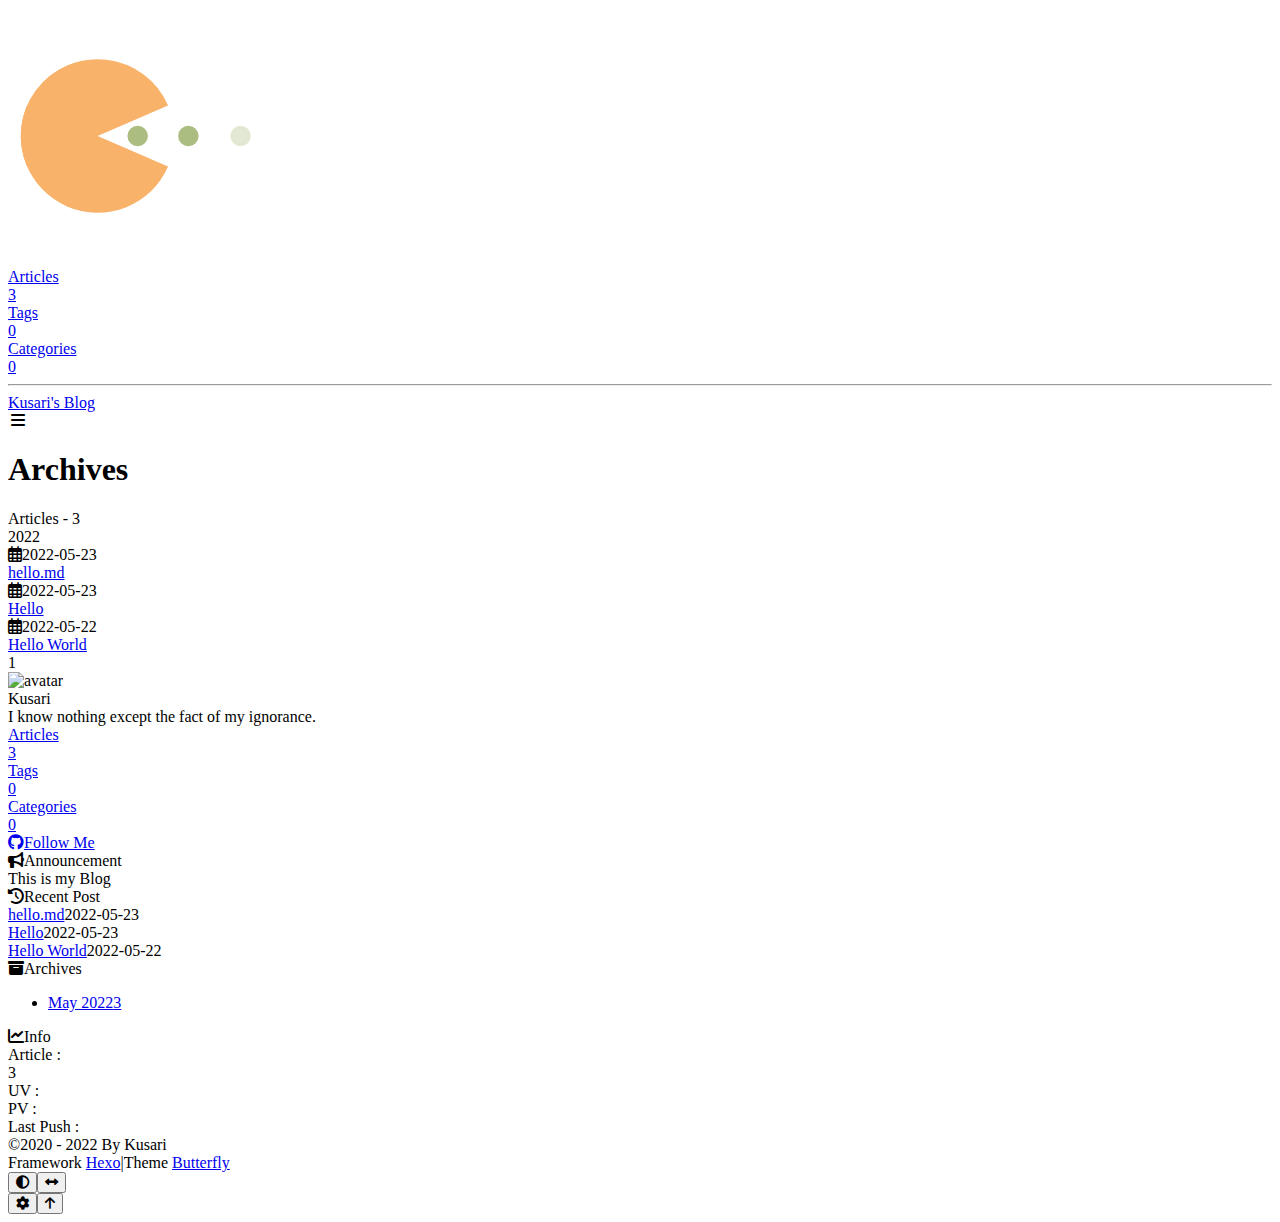
==== archives/index.html @ a53c6928 "Site updated: 2022-05-23 19:01:49" ====
<!DOCTYPE html><html lang="en" data-theme="light"><head><meta charset="UTF-8"><meta http-equiv="X-UA-Compatible" content="IE=edge"><meta name="viewport" content="width=device-width, initial-scale=1.0, maximum-scale=1.0, user-scalable=no"><title>Archives | Kusari's Blog</title><meta name="keywords" content="blog"><meta name="author" content="Kusari"><meta name="copyright" content="Kusari"><meta name="format-detection" content="telephone=no"><meta name="theme-color" content="#ffffff"><meta name="description" content="I know nothing except the fact of my ignorance.">
<meta property="og:type" content="website">
<meta property="og:title" content="Kusari&#39;s Blog">
<meta property="og:url" content="https://bangumi.tv/user/heliumdearu/archives/index.html">
<meta property="og:site_name" content="Kusari&#39;s Blog">
<meta property="og:description" content="I know nothing except the fact of my ignorance.">
<meta property="og:locale" content="en_US">
<meta property="og:image" content="https://i.loli.net/2021/02/24/5O1day2nriDzjSu.png">
<meta property="article:author" content="Kusari">
<meta property="article:tag" content="blog">
<meta name="twitter:card" content="summary">
<meta name="twitter:image" content="https://i.loli.net/2021/02/24/5O1day2nriDzjSu.png"><link rel="shortcut icon" href="/user/heliumdearu/img/favicon.png"><link rel="canonical" href="https://bangumi.tv/user/heliumdearu/archives/"><link rel="preconnect" href="//cdn.jsdelivr.net"/><link rel="preconnect" href="//busuanzi.ibruce.info"/><link rel="stylesheet" href="/user/heliumdearu/css/index.css"><link rel="stylesheet" href="https://cdn.jsdelivr.net/npm/@fortawesome/fontawesome-free@6/css/all.min.css" media="print" onload="this.media='all'"><link rel="stylesheet" href="https://cdn.jsdelivr.net/npm/@fancyapps/ui/dist/fancybox.css" media="print" onload="this.media='all'"><script>const GLOBAL_CONFIG = { 
  root: '/user/heliumdearu/',
  algolia: undefined,
  localSearch: undefined,
  translate: undefined,
  noticeOutdate: undefined,
  highlight: {"plugin":"highlighjs","highlightCopy":true,"highlightLang":true,"highlightHeightLimit":false},
  copy: {
    success: 'Copy successfully',
    error: 'Copy error',
    noSupport: 'The browser does not support'
  },
  relativeDate: {
    homepage: false,
    post: false
  },
  runtime: '',
  date_suffix: {
    just: 'Just',
    min: 'minutes ago',
    hour: 'hours ago',
    day: 'days ago',
    month: 'months ago'
  },
  copyright: undefined,
  lightbox: 'fancybox',
  Snackbar: undefined,
  source: {
    justifiedGallery: {
      js: 'https://cdn.jsdelivr.net/npm/flickr-justified-gallery@2/dist/fjGallery.min.js',
      css: 'https://cdn.jsdelivr.net/npm/flickr-justified-gallery@2/dist/fjGallery.min.css'
    }
  },
  isPhotoFigcaption: false,
  islazyload: false,
  isAnchor: false
}</script><script id="config-diff">var GLOBAL_CONFIG_SITE = {
  title: 'Archives',
  isPost: false,
  isHome: false,
  isHighlightShrink: false,
  isToc: false,
  postUpdate: '2022-05-23 19:01:47'
}</script><noscript><style type="text/css">
  #nav {
    opacity: 1
  }
  .justified-gallery img {
    opacity: 1
  }

  #recent-posts time,
  #post-meta time {
    display: inline !important
  }
</style></noscript><script>(win=>{
    win.saveToLocal = {
      set: function setWithExpiry(key, value, ttl) {
        if (ttl === 0) return
        const now = new Date()
        const expiryDay = ttl * 86400000
        const item = {
          value: value,
          expiry: now.getTime() + expiryDay,
        }
        localStorage.setItem(key, JSON.stringify(item))
      },

      get: function getWithExpiry(key) {
        const itemStr = localStorage.getItem(key)

        if (!itemStr) {
          return undefined
        }
        const item = JSON.parse(itemStr)
        const now = new Date()

        if (now.getTime() > item.expiry) {
          localStorage.removeItem(key)
          return undefined
        }
        return item.value
      }
    }
  
    win.getScript = url => new Promise((resolve, reject) => {
      const script = document.createElement('script')
      script.src = url
      script.async = true
      script.onerror = reject
      script.onload = script.onreadystatechange = function() {
        const loadState = this.readyState
        if (loadState && loadState !== 'loaded' && loadState !== 'complete') return
        script.onload = script.onreadystatechange = null
        resolve()
      }
      document.head.appendChild(script)
    })
  
      win.activateDarkMode = function () {
        document.documentElement.setAttribute('data-theme', 'dark')
        if (document.querySelector('meta[name="theme-color"]') !== null) {
          document.querySelector('meta[name="theme-color"]').setAttribute('content', '#0d0d0d')
        }
      }
      win.activateLightMode = function () {
        document.documentElement.setAttribute('data-theme', 'light')
        if (document.querySelector('meta[name="theme-color"]') !== null) {
          document.querySelector('meta[name="theme-color"]').setAttribute('content', '#ffffff')
        }
      }
      const t = saveToLocal.get('theme')
    
          if (t === 'dark') activateDarkMode()
          else if (t === 'light') activateLightMode()
        
      const asideStatus = saveToLocal.get('aside-status')
      if (asideStatus !== undefined) {
        if (asideStatus === 'hide') {
          document.documentElement.classList.add('hide-aside')
        } else {
          document.documentElement.classList.remove('hide-aside')
        }
      }
    
    const detectApple = () => {
      if(/iPad|iPhone|iPod|Macintosh/.test(navigator.userAgent)){
        document.documentElement.classList.add('apple')
      }
    }
    detectApple()
    })(window)</script><meta name="generator" content="Hexo 6.2.0"></head><body><div id="sidebar"><div id="menu-mask"></div><div id="sidebar-menus"><div class="avatar-img is-center"><img src="https://i.loli.net/2021/02/24/5O1day2nriDzjSu.png" onerror="onerror=null;src='/img/friend_404.gif'" alt="avatar"/></div><div class="sidebar-site-data site-data is-center"><a href="/user/heliumdearu/archives/"><div class="headline">Articles</div><div class="length-num">3</div></a><a href="/user/heliumdearu/tags/"><div class="headline">Tags</div><div class="length-num">0</div></a><a href="/user/heliumdearu/categories/"><div class="headline">Categories</div><div class="length-num">0</div></a></div><hr/></div></div><div class="page" id="body-wrap"><header class="not-home-page" id="page-header"><nav id="nav"><span id="blog_name"><a id="site-name" href="/user/heliumdearu/">Kusari's Blog</a></span><div id="menus"><div id="toggle-menu"><a class="site-page"><i class="fas fa-bars fa-fw"></i></a></div></div></nav><div id="page-site-info"><h1 id="site-title">Archives</h1></div></header><main class="layout" id="content-inner"><div id="archive"><div class="article-sort-title">Articles - 3</div><div class="article-sort"><div class="article-sort-item year">2022</div><div class="article-sort-item"><div class="article-sort-item-info"><div class="article-sort-item-time"><i class="far fa-calendar-alt"></i><time class="post-meta-date-created" datetime="2022-05-23T08:35:02.000Z" title="Created 2022-05-23 16:35:02">2022-05-23</time></div><a class="article-sort-item-title" href="/user/heliumdearu/2022/05/23/hello-md/" title="hello.md">hello.md</a></div></div><div class="article-sort-item"><div class="article-sort-item-info"><div class="article-sort-item-time"><i class="far fa-calendar-alt"></i><time class="post-meta-date-created" datetime="2022-05-22T17:03:05.000Z" title="Created 2022-05-23 01:03:05">2022-05-23</time></div><a class="article-sort-item-title" href="/user/heliumdearu/2022/05/23/Hello/" title="Hello">Hello</a></div></div><div class="article-sort-item"><div class="article-sort-item-info"><div class="article-sort-item-time"><i class="far fa-calendar-alt"></i><time class="post-meta-date-created" datetime="2022-05-22T07:33:28.192Z" title="Created 2022-05-22 15:33:28">2022-05-22</time></div><a class="article-sort-item-title" href="/user/heliumdearu/2022/05/22/hello-world/" title="Hello World">Hello World</a></div></div></div><nav id="pagination"><div class="pagination"><span class="page-number current">1</span></div></nav></div><div class="aside-content" id="aside-content"><div class="card-widget card-info"><div class="is-center"><div class="avatar-img"><img src="https://i.loli.net/2021/02/24/5O1day2nriDzjSu.png" onerror="this.onerror=null;this.src='/user/heliumdearu/img/friend_404.gif'" alt="avatar"/></div><div class="author-info__name">Kusari</div><div class="author-info__description">I know nothing except the fact of my ignorance.</div></div><div class="card-info-data site-data is-center"><a href="/user/heliumdearu/archives/"><div class="headline">Articles</div><div class="length-num">3</div></a><a href="/user/heliumdearu/tags/"><div class="headline">Tags</div><div class="length-num">0</div></a><a href="/user/heliumdearu/categories/"><div class="headline">Categories</div><div class="length-num">0</div></a></div><a id="card-info-btn" target="_blank" rel="noopener" href="https://github.com/xxxxxx"><i class="fab fa-github"></i><span>Follow Me</span></a></div><div class="card-widget card-announcement"><div class="item-headline"><i class="fas fa-bullhorn fa-shake"></i><span>Announcement</span></div><div class="announcement_content">This is my Blog</div></div><div class="sticky_layout"><div class="card-widget card-recent-post"><div class="item-headline"><i class="fas fa-history"></i><span>Recent Post</span></div><div class="aside-list"><div class="aside-list-item"><div class="content"><a class="title" href="/user/heliumdearu/2022/05/23/hello-md/" title="hello.md">hello.md</a><time datetime="2022-05-23T08:35:02.000Z" title="Created 2022-05-23 16:35:02">2022-05-23</time></div></div><div class="aside-list-item"><div class="content"><a class="title" href="/user/heliumdearu/2022/05/23/Hello/" title="Hello">Hello</a><time datetime="2022-05-22T17:03:05.000Z" title="Created 2022-05-23 01:03:05">2022-05-23</time></div></div><div class="aside-list-item"><div class="content"><a class="title" href="/user/heliumdearu/2022/05/22/hello-world/" title="Hello World">Hello World</a><time datetime="2022-05-22T07:33:28.192Z" title="Created 2022-05-22 15:33:28">2022-05-22</time></div></div></div></div><div class="card-widget card-archives"><div class="item-headline"><i class="fas fa-archive"></i><span>Archives</span></div><ul class="card-archive-list"><li class="card-archive-list-item"><a class="card-archive-list-link" href="/user/heliumdearu/archives/2022/05/"><span class="card-archive-list-date">May 2022</span><span class="card-archive-list-count">3</span></a></li></ul></div><div class="card-widget card-webinfo"><div class="item-headline"><i class="fas fa-chart-line"></i><span>Info</span></div><div class="webinfo"><div class="webinfo-item"><div class="item-name">Article :</div><div class="item-count">3</div></div><div class="webinfo-item"><div class="item-name">UV :</div><div class="item-count" id="busuanzi_value_site_uv"></div></div><div class="webinfo-item"><div class="item-name">PV :</div><div class="item-count" id="busuanzi_value_site_pv"></div></div><div class="webinfo-item"><div class="item-name">Last Push :</div><div class="item-count" id="last-push-date" data-lastPushDate="2022-05-23T11:01:47.331Z"></div></div></div></div></div></div></main><footer id="footer"><div id="footer-wrap"><div class="copyright">&copy;2020 - 2022 By Kusari</div><div class="framework-info"><span>Framework </span><a target="_blank" rel="noopener" href="https://hexo.io">Hexo</a><span class="footer-separator">|</span><span>Theme </span><a target="_blank" rel="noopener" href="https://github.com/jerryc127/hexo-theme-butterfly">Butterfly</a></div></div></footer></div><div id="rightside"><div id="rightside-config-hide"><button id="darkmode" type="button" title="Switch Between Light And Dark Mode"><i class="fas fa-adjust"></i></button><button id="hide-aside-btn" type="button" title="Toggle between single-column and double-column"><i class="fas fa-arrows-alt-h"></i></button></div><div id="rightside-config-show"><button id="rightside_config" type="button" title="Setting"><i class="fas fa-cog fa-spin"></i></button><button id="go-up" type="button" title="Back To Top"><i class="fas fa-arrow-up"></i></button></div></div><div><script src="/user/heliumdearu/js/utils.js"></script><script src="/user/heliumdearu/js/main.js"></script><script src="https://cdn.jsdelivr.net/npm/@fancyapps/ui/dist/fancybox.umd.js"></script><div class="js-pjax"></div><script async data-pjax src="//busuanzi.ibruce.info/busuanzi/2.3/busuanzi.pure.mini.js"></script></div></body></html>
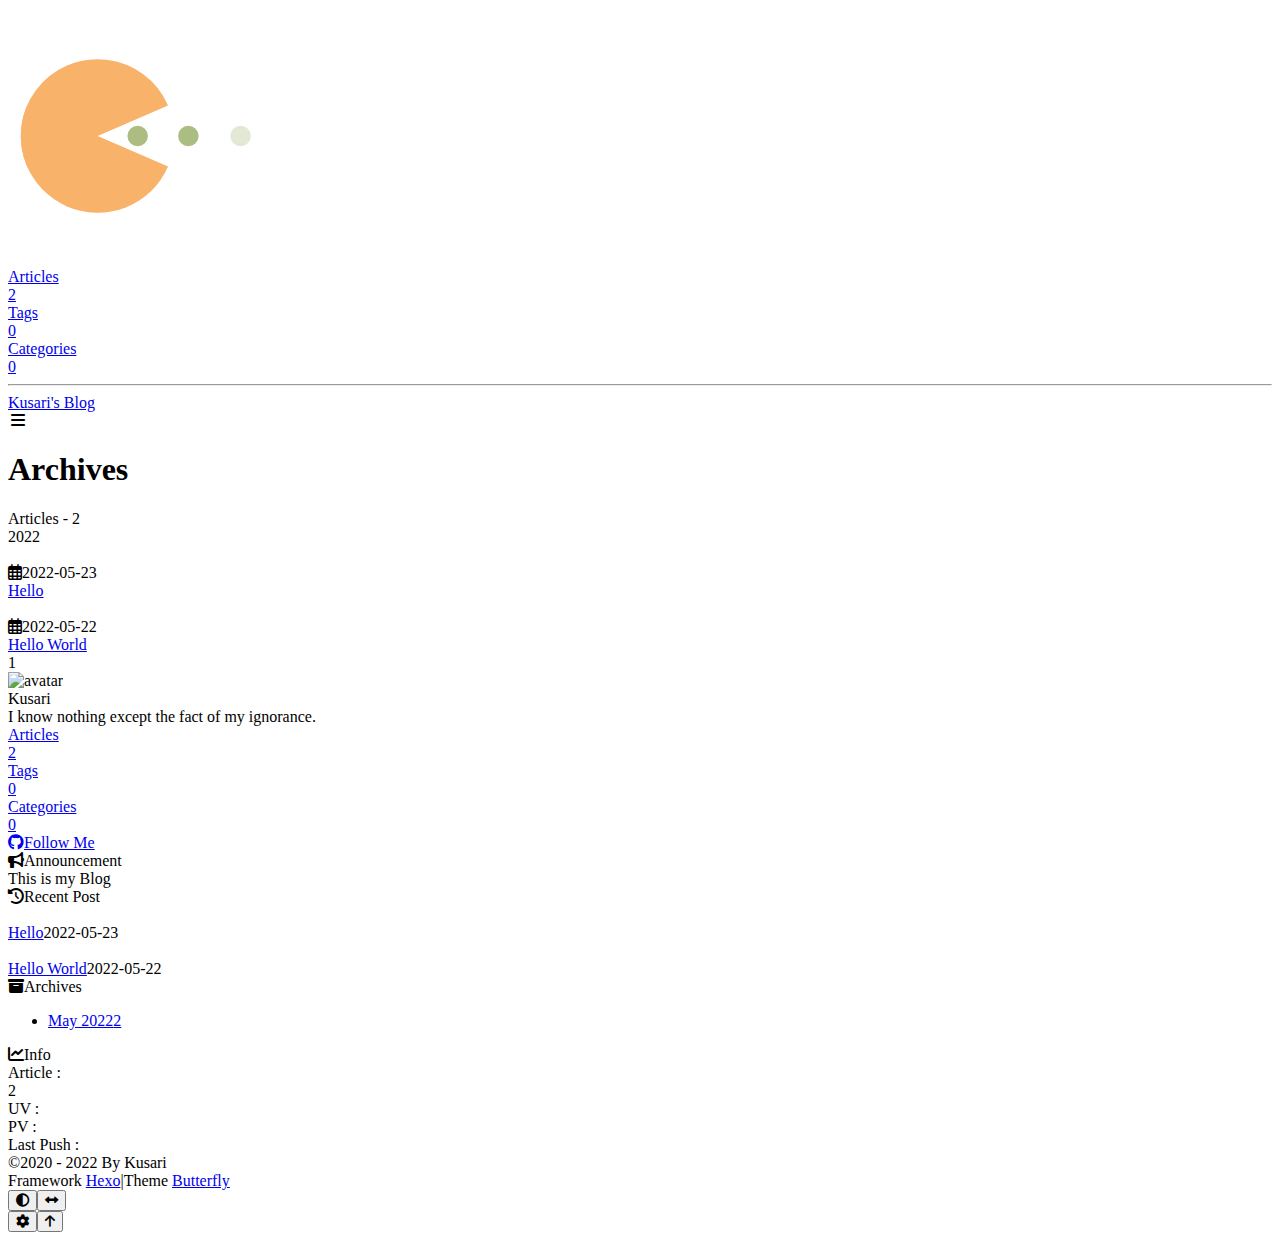
==== commit 3657e92a: "Site updated: 2022-05-24 00:05:08" ====
--- a/archives/index.html
+++ b/archives/index.html
@@ -1,7 +1,7 @@
 <!DOCTYPE html><html lang="en" data-theme="light"><head><meta charset="UTF-8"><meta http-equiv="X-UA-Compatible" content="IE=edge"><meta name="viewport" content="width=device-width, initial-scale=1.0, maximum-scale=1.0, user-scalable=no"><title>Archives | Kusari's Blog</title><meta name="keywords" content="blog"><meta name="author" content="Kusari"><meta name="copyright" content="Kusari"><meta name="format-detection" content="telephone=no"><meta name="theme-color" content="#ffffff"><meta name="description" content="I know nothing except the fact of my ignorance.">
 <meta property="og:type" content="website">
 <meta property="og:title" content="Kusari&#39;s Blog">
-<meta property="og:url" content="https://bangumi.tv/user/heliumdearu/archives/index.html">
+<meta property="og:url" content="https://github.com/Yukiyoruko/archives/index.html">
 <meta property="og:site_name" content="Kusari&#39;s Blog">
 <meta property="og:description" content="I know nothing except the fact of my ignorance.">
 <meta property="og:locale" content="en_US">
@@ -9,8 +9,8 @@
 <meta property="article:author" content="Kusari">
 <meta property="article:tag" content="blog">
 <meta name="twitter:card" content="summary">
-<meta name="twitter:image" content="https://i.loli.net/2021/02/24/5O1day2nriDzjSu.png"><link rel="shortcut icon" href="/user/heliumdearu/img/favicon.png"><link rel="canonical" href="https://bangumi.tv/user/heliumdearu/archives/"><link rel="preconnect" href="//cdn.jsdelivr.net"/><link rel="preconnect" href="//busuanzi.ibruce.info"/><link rel="stylesheet" href="/user/heliumdearu/css/index.css"><link rel="stylesheet" href="https://cdn.jsdelivr.net/npm/@fortawesome/fontawesome-free@6/css/all.min.css" media="print" onload="this.media='all'"><link rel="stylesheet" href="https://cdn.jsdelivr.net/npm/@fancyapps/ui/dist/fancybox.css" media="print" onload="this.media='all'"><script>const GLOBAL_CONFIG = { 
-  root: '/user/heliumdearu/',
+<meta name="twitter:image" content="https://i.loli.net/2021/02/24/5O1day2nriDzjSu.png"><link rel="shortcut icon" href="/Yukiyoruko/img/favicon.png"><link rel="canonical" href="https://github.com/Yukiyoruko/archives/"><link rel="preconnect" href="//cdn.jsdelivr.net"/><link rel="preconnect" href="//busuanzi.ibruce.info"/><link rel="stylesheet" href="/Yukiyoruko/css/index.css"><link rel="stylesheet" href="https://cdn.jsdelivr.net/npm/@fortawesome/fontawesome-free@6/css/all.min.css" media="print" onload="this.media='all'"><link rel="stylesheet" href="https://cdn.jsdelivr.net/npm/@fancyapps/ui/dist/fancybox.css" media="print" onload="this.media='all'"><script>const GLOBAL_CONFIG = { 
+  root: '/Yukiyoruko/',
   algolia: undefined,
   localSearch: undefined,
   translate: undefined,
@@ -51,7 +51,7 @@
   isHome: false,
   isHighlightShrink: false,
   isToc: false,
-  postUpdate: '2022-05-23 19:01:47'
+  postUpdate: '2022-05-24 00:04:56'
 }</script><noscript><style type="text/css">
   #nav {
     opacity: 1
@@ -140,4 +140,4 @@
       }
     }
     detectApple()
-    })(window)</script><meta name="generator" content="Hexo 6.2.0"></head><body><div id="sidebar"><div id="menu-mask"></div><div id="sidebar-menus"><div class="avatar-img is-center"><img src="https://i.loli.net/2021/02/24/5O1day2nriDzjSu.png" onerror="onerror=null;src='/img/friend_404.gif'" alt="avatar"/></div><div class="sidebar-site-data site-data is-center"><a href="/user/heliumdearu/archives/"><div class="headline">Articles</div><div class="length-num">3</div></a><a href="/user/heliumdearu/tags/"><div class="headline">Tags</div><div class="length-num">0</div></a><a href="/user/heliumdearu/categories/"><div class="headline">Categories</div><div class="length-num">0</div></a></div><hr/></div></div><div class="page" id="body-wrap"><header class="not-home-page" id="page-header"><nav id="nav"><span id="blog_name"><a id="site-name" href="/user/heliumdearu/">Kusari's Blog</a></span><div id="menus"><div id="toggle-menu"><a class="site-page"><i class="fas fa-bars fa-fw"></i></a></div></div></nav><div id="page-site-info"><h1 id="site-title">Archives</h1></div></header><main class="layout" id="content-inner"><div id="archive"><div class="article-sort-title">Articles - 3</div><div class="article-sort"><div class="article-sort-item year">2022</div><div class="article-sort-item"><div class="article-sort-item-info"><div class="article-sort-item-time"><i class="far fa-calendar-alt"></i><time class="post-meta-date-created" datetime="2022-05-23T08:35:02.000Z" title="Created 2022-05-23 16:35:02">2022-05-23</time></div><a class="article-sort-item-title" href="/user/heliumdearu/2022/05/23/hello-md/" title="hello.md">hello.md</a></div></div><div class="article-sort-item"><div class="article-sort-item-info"><div class="article-sort-item-time"><i class="far fa-calendar-alt"></i><time class="post-meta-date-created" datetime="2022-05-22T17:03:05.000Z" title="Created 2022-05-23 01:03:05">2022-05-23</time></div><a class="article-sort-item-title" href="/user/heliumdearu/2022/05/23/Hello/" title="Hello">Hello</a></div></div><div class="article-sort-item"><div class="article-sort-item-info"><div class="article-sort-item-time"><i class="far fa-calendar-alt"></i><time class="post-meta-date-created" datetime="2022-05-22T07:33:28.192Z" title="Created 2022-05-22 15:33:28">2022-05-22</time></div><a class="article-sort-item-title" href="/user/heliumdearu/2022/05/22/hello-world/" title="Hello World">Hello World</a></div></div></div><nav id="pagination"><div class="pagination"><span class="page-number current">1</span></div></nav></div><div class="aside-content" id="aside-content"><div class="card-widget card-info"><div class="is-center"><div class="avatar-img"><img src="https://i.loli.net/2021/02/24/5O1day2nriDzjSu.png" onerror="this.onerror=null;this.src='/user/heliumdearu/img/friend_404.gif'" alt="avatar"/></div><div class="author-info__name">Kusari</div><div class="author-info__description">I know nothing except the fact of my ignorance.</div></div><div class="card-info-data site-data is-center"><a href="/user/heliumdearu/archives/"><div class="headline">Articles</div><div class="length-num">3</div></a><a href="/user/heliumdearu/tags/"><div class="headline">Tags</div><div class="length-num">0</div></a><a href="/user/heliumdearu/categories/"><div class="headline">Categories</div><div class="length-num">0</div></a></div><a id="card-info-btn" target="_blank" rel="noopener" href="https://github.com/xxxxxx"><i class="fab fa-github"></i><span>Follow Me</span></a></div><div class="card-widget card-announcement"><div class="item-headline"><i class="fas fa-bullhorn fa-shake"></i><span>Announcement</span></div><div class="announcement_content">This is my Blog</div></div><div class="sticky_layout"><div class="card-widget card-recent-post"><div class="item-headline"><i class="fas fa-history"></i><span>Recent Post</span></div><div class="aside-list"><div class="aside-list-item"><div class="content"><a class="title" href="/user/heliumdearu/2022/05/23/hello-md/" title="hello.md">hello.md</a><time datetime="2022-05-23T08:35:02.000Z" title="Created 2022-05-23 16:35:02">2022-05-23</time></div></div><div class="aside-list-item"><div class="content"><a class="title" href="/user/heliumdearu/2022/05/23/Hello/" title="Hello">Hello</a><time datetime="2022-05-22T17:03:05.000Z" title="Created 2022-05-23 01:03:05">2022-05-23</time></div></div><div class="aside-list-item"><div class="content"><a class="title" href="/user/heliumdearu/2022/05/22/hello-world/" title="Hello World">Hello World</a><time datetime="2022-05-22T07:33:28.192Z" title="Created 2022-05-22 15:33:28">2022-05-22</time></div></div></div></div><div class="card-widget card-archives"><div class="item-headline"><i class="fas fa-archive"></i><span>Archives</span></div><ul class="card-archive-list"><li class="card-archive-list-item"><a class="card-archive-list-link" href="/user/heliumdearu/archives/2022/05/"><span class="card-archive-list-date">May 2022</span><span class="card-archive-list-count">3</span></a></li></ul></div><div class="card-widget card-webinfo"><div class="item-headline"><i class="fas fa-chart-line"></i><span>Info</span></div><div class="webinfo"><div class="webinfo-item"><div class="item-name">Article :</div><div class="item-count">3</div></div><div class="webinfo-item"><div class="item-name">UV :</div><div class="item-count" id="busuanzi_value_site_uv"></div></div><div class="webinfo-item"><div class="item-name">PV :</div><div class="item-count" id="busuanzi_value_site_pv"></div></div><div class="webinfo-item"><div class="item-name">Last Push :</div><div class="item-count" id="last-push-date" data-lastPushDate="2022-05-23T11:01:47.331Z"></div></div></div></div></div></div></main><footer id="footer"><div id="footer-wrap"><div class="copyright">&copy;2020 - 2022 By Kusari</div><div class="framework-info"><span>Framework </span><a target="_blank" rel="noopener" href="https://hexo.io">Hexo</a><span class="footer-separator">|</span><span>Theme </span><a target="_blank" rel="noopener" href="https://github.com/jerryc127/hexo-theme-butterfly">Butterfly</a></div></div></footer></div><div id="rightside"><div id="rightside-config-hide"><button id="darkmode" type="button" title="Switch Between Light And Dark Mode"><i class="fas fa-adjust"></i></button><button id="hide-aside-btn" type="button" title="Toggle between single-column and double-column"><i class="fas fa-arrows-alt-h"></i></button></div><div id="rightside-config-show"><button id="rightside_config" type="button" title="Setting"><i class="fas fa-cog fa-spin"></i></button><button id="go-up" type="button" title="Back To Top"><i class="fas fa-arrow-up"></i></button></div></div><div><script src="/user/heliumdearu/js/utils.js"></script><script src="/user/heliumdearu/js/main.js"></script><script src="https://cdn.jsdelivr.net/npm/@fancyapps/ui/dist/fancybox.umd.js"></script><div class="js-pjax"></div><script async data-pjax src="//busuanzi.ibruce.info/busuanzi/2.3/busuanzi.pure.mini.js"></script></div></body></html>+    })(window)</script><meta name="generator" content="Hexo 6.2.0"></head><body><div id="sidebar"><div id="menu-mask"></div><div id="sidebar-menus"><div class="avatar-img is-center"><img src="https://i.loli.net/2021/02/24/5O1day2nriDzjSu.png" onerror="onerror=null;src='/img/friend_404.gif'" alt="avatar"/></div><div class="sidebar-site-data site-data is-center"><a href="/Yukiyoruko/archives/"><div class="headline">Articles</div><div class="length-num">2</div></a><a href="/Yukiyoruko/tags/"><div class="headline">Tags</div><div class="length-num">0</div></a><a href="/Yukiyoruko/categories/"><div class="headline">Categories</div><div class="length-num">0</div></a></div><hr/></div></div><div class="page" id="body-wrap"><header class="not-home-page" id="page-header"><nav id="nav"><span id="blog_name"><a id="site-name" href="/Yukiyoruko/">Kusari's Blog</a></span><div id="menus"><div id="toggle-menu"><a class="site-page"><i class="fas fa-bars fa-fw"></i></a></div></div></nav><div id="page-site-info"><h1 id="site-title">Archives</h1></div></header><main class="layout" id="content-inner"><div id="archive"><div class="article-sort-title">Articles - 2</div><div class="article-sort"><div class="article-sort-item year">2022</div><div class="article-sort-item"><a class="article-sort-item-img" href="/Yukiyoruko/2022/05/23/Hello/" title="Hello"><img src="[data-uri]" alt="Hello" onerror="this.onerror=null;this.src='/Yukiyoruko/img/404.jpg'"></a><div class="article-sort-item-info"><div class="article-sort-item-time"><i class="far fa-calendar-alt"></i><time class="post-meta-date-created" datetime="2022-05-22T17:03:05.000Z" title="Created 2022-05-23 01:03:05">2022-05-23</time></div><a class="article-sort-item-title" href="/Yukiyoruko/2022/05/23/Hello/" title="Hello">Hello</a></div></div><div class="article-sort-item"><a class="article-sort-item-img" href="/Yukiyoruko/2022/05/22/hello-world/" title="Hello World"><img src="[data-uri]" alt="Hello World" onerror="this.onerror=null;this.src='/Yukiyoruko/img/404.jpg'"></a><div class="article-sort-item-info"><div class="article-sort-item-time"><i class="far fa-calendar-alt"></i><time class="post-meta-date-created" datetime="2022-05-22T07:33:28.192Z" title="Created 2022-05-22 15:33:28">2022-05-22</time></div><a class="article-sort-item-title" href="/Yukiyoruko/2022/05/22/hello-world/" title="Hello World">Hello World</a></div></div></div><nav id="pagination"><div class="pagination"><span class="page-number current">1</span></div></nav></div><div class="aside-content" id="aside-content"><div class="card-widget card-info"><div class="is-center"><div class="avatar-img"><img src="https://i.loli.net/2021/02/24/5O1day2nriDzjSu.png" onerror="this.onerror=null;this.src='/Yukiyoruko/img/friend_404.gif'" alt="avatar"/></div><div class="author-info__name">Kusari</div><div class="author-info__description">I know nothing except the fact of my ignorance.</div></div><div class="card-info-data site-data is-center"><a href="/Yukiyoruko/archives/"><div class="headline">Articles</div><div class="length-num">2</div></a><a href="/Yukiyoruko/tags/"><div class="headline">Tags</div><div class="length-num">0</div></a><a href="/Yukiyoruko/categories/"><div class="headline">Categories</div><div class="length-num">0</div></a></div><a id="card-info-btn" href="https://github.com/xxxxxx"><i class="fab fa-github"></i><span>Follow Me</span></a></div><div class="card-widget card-announcement"><div class="item-headline"><i class="fas fa-bullhorn fa-shake"></i><span>Announcement</span></div><div class="announcement_content">This is my Blog</div></div><div class="sticky_layout"><div class="card-widget card-recent-post"><div class="item-headline"><i class="fas fa-history"></i><span>Recent Post</span></div><div class="aside-list"><div class="aside-list-item"><a class="thumbnail" href="/Yukiyoruko/2022/05/23/Hello/" title="Hello"><img src="[data-uri]" onerror="this.onerror=null;this.src='/Yukiyoruko/img/404.jpg'" alt="Hello"/></a><div class="content"><a class="title" href="/Yukiyoruko/2022/05/23/Hello/" title="Hello">Hello</a><time datetime="2022-05-22T17:03:05.000Z" title="Created 2022-05-23 01:03:05">2022-05-23</time></div></div><div class="aside-list-item"><a class="thumbnail" href="/Yukiyoruko/2022/05/22/hello-world/" title="Hello World"><img src="[data-uri]" onerror="this.onerror=null;this.src='/Yukiyoruko/img/404.jpg'" alt="Hello World"/></a><div class="content"><a class="title" href="/Yukiyoruko/2022/05/22/hello-world/" title="Hello World">Hello World</a><time datetime="2022-05-22T07:33:28.192Z" title="Created 2022-05-22 15:33:28">2022-05-22</time></div></div></div></div><div class="card-widget card-archives"><div class="item-headline"><i class="fas fa-archive"></i><span>Archives</span></div><ul class="card-archive-list"><li class="card-archive-list-item"><a class="card-archive-list-link" href="/Yukiyoruko/archives/2022/05/"><span class="card-archive-list-date">May 2022</span><span class="card-archive-list-count">2</span></a></li></ul></div><div class="card-widget card-webinfo"><div class="item-headline"><i class="fas fa-chart-line"></i><span>Info</span></div><div class="webinfo"><div class="webinfo-item"><div class="item-name">Article :</div><div class="item-count">2</div></div><div class="webinfo-item"><div class="item-name">UV :</div><div class="item-count" id="busuanzi_value_site_uv"></div></div><div class="webinfo-item"><div class="item-name">PV :</div><div class="item-count" id="busuanzi_value_site_pv"></div></div><div class="webinfo-item"><div class="item-name">Last Push :</div><div class="item-count" id="last-push-date" data-lastPushDate="2022-05-23T16:04:56.400Z"></div></div></div></div></div></div></main><footer id="footer"><div id="footer-wrap"><div class="copyright">&copy;2020 - 2022 By Kusari</div><div class="framework-info"><span>Framework </span><a target="_blank" rel="noopener" href="https://hexo.io">Hexo</a><span class="footer-separator">|</span><span>Theme </span><a href="https://github.com/jerryc127/hexo-theme-butterfly">Butterfly</a></div></div></footer></div><div id="rightside"><div id="rightside-config-hide"><button id="darkmode" type="button" title="Switch Between Light And Dark Mode"><i class="fas fa-adjust"></i></button><button id="hide-aside-btn" type="button" title="Toggle between single-column and double-column"><i class="fas fa-arrows-alt-h"></i></button></div><div id="rightside-config-show"><button id="rightside_config" type="button" title="Setting"><i class="fas fa-cog fa-spin"></i></button><button id="go-up" type="button" title="Back To Top"><i class="fas fa-arrow-up"></i></button></div></div><div><script src="/Yukiyoruko/js/utils.js"></script><script src="/Yukiyoruko/js/main.js"></script><script src="https://cdn.jsdelivr.net/npm/@fancyapps/ui/dist/fancybox.umd.js"></script><div class="js-pjax"></div><script async data-pjax src="//busuanzi.ibruce.info/busuanzi/2.3/busuanzi.pure.mini.js"></script></div></body></html>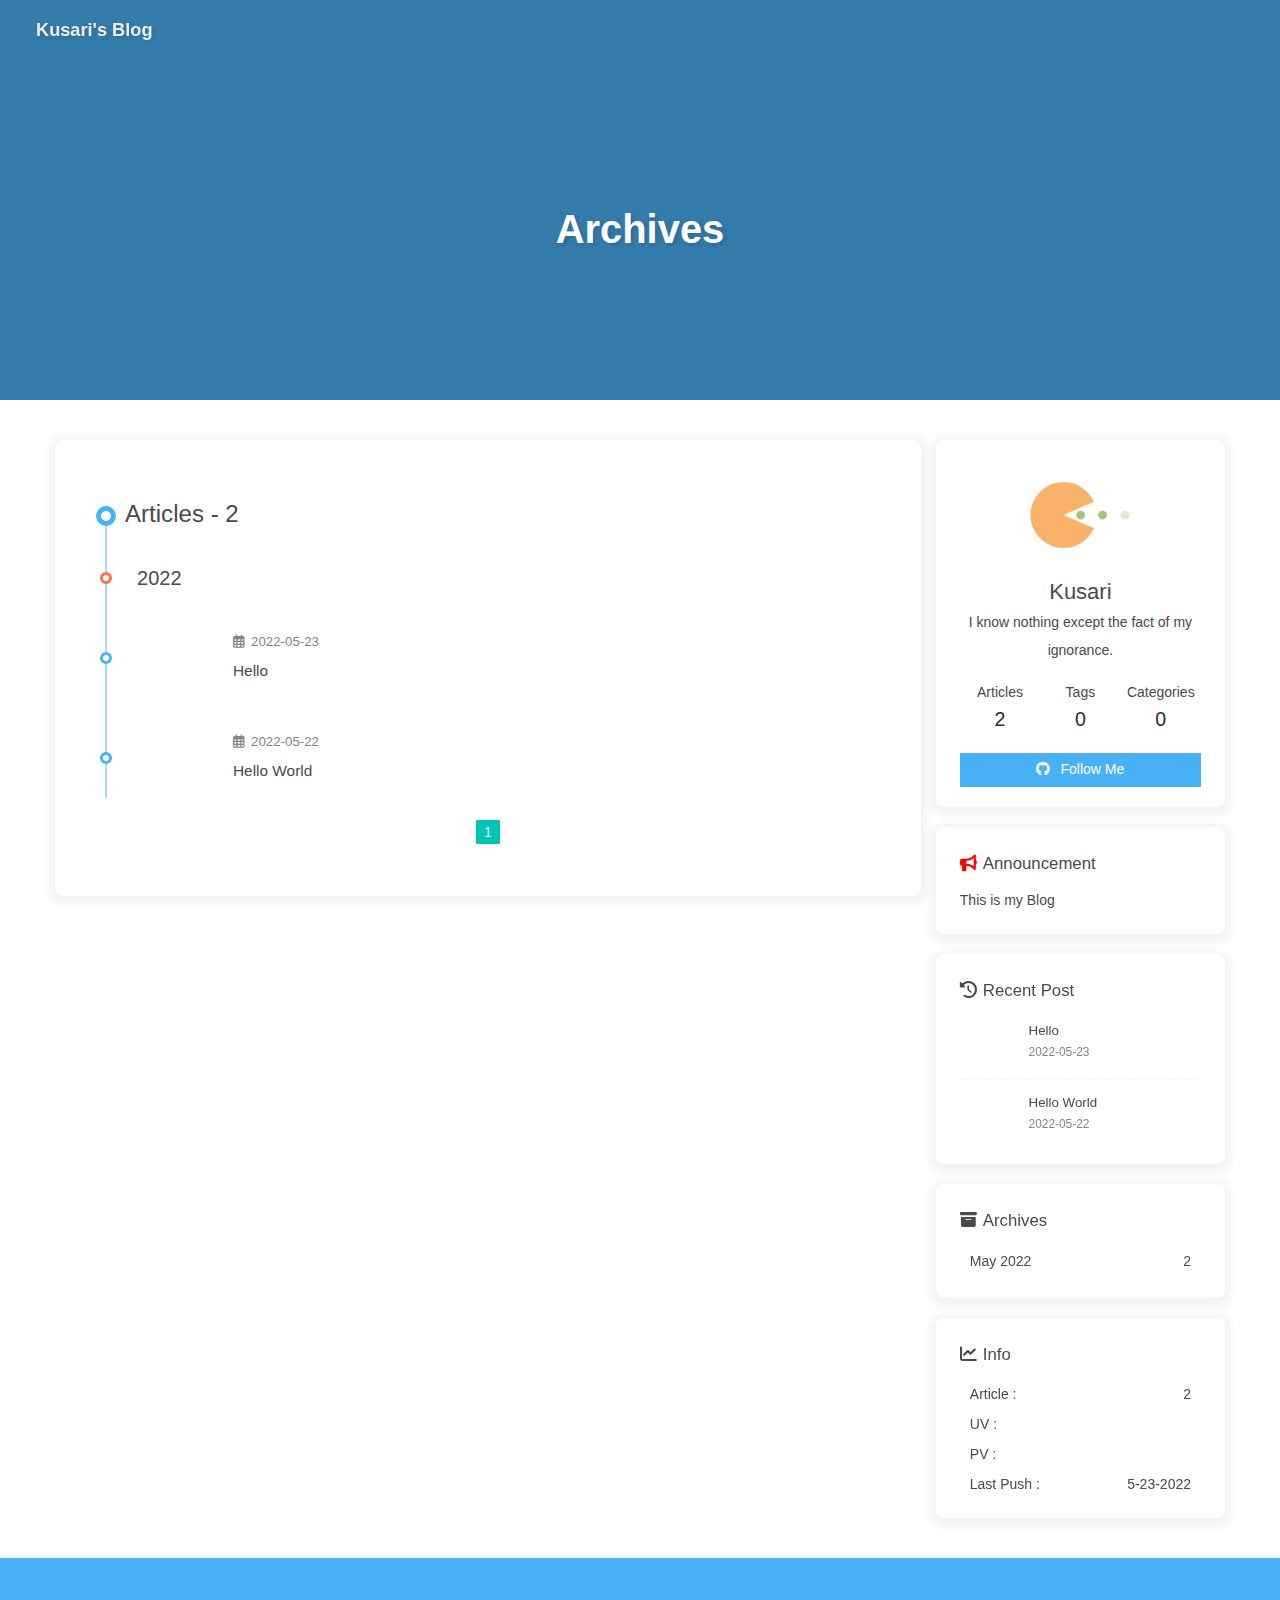
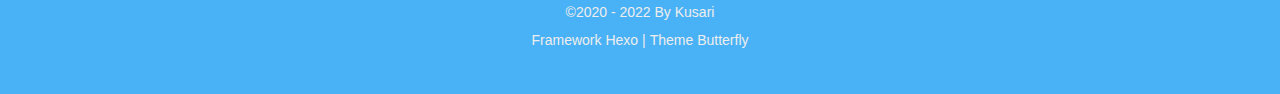
==== commit 3c44b3ba: "Site updated: 2022-05-24 00:08:32" ====
--- a/archives/index.html
+++ b/archives/index.html
@@ -1,7 +1,7 @@
 <!DOCTYPE html><html lang="en" data-theme="light"><head><meta charset="UTF-8"><meta http-equiv="X-UA-Compatible" content="IE=edge"><meta name="viewport" content="width=device-width, initial-scale=1.0, maximum-scale=1.0, user-scalable=no"><title>Archives | Kusari's Blog</title><meta name="keywords" content="blog"><meta name="author" content="Kusari"><meta name="copyright" content="Kusari"><meta name="format-detection" content="telephone=no"><meta name="theme-color" content="#ffffff"><meta name="description" content="I know nothing except the fact of my ignorance.">
 <meta property="og:type" content="website">
 <meta property="og:title" content="Kusari&#39;s Blog">
-<meta property="og:url" content="https://github.com/Yukiyoruko/archives/index.html">
+<meta property="og:url" content="https://yukiyoruko.github.io/archives/index.html">
 <meta property="og:site_name" content="Kusari&#39;s Blog">
 <meta property="og:description" content="I know nothing except the fact of my ignorance.">
 <meta property="og:locale" content="en_US">
@@ -9,8 +9,8 @@
 <meta property="article:author" content="Kusari">
 <meta property="article:tag" content="blog">
 <meta name="twitter:card" content="summary">
-<meta name="twitter:image" content="https://i.loli.net/2021/02/24/5O1day2nriDzjSu.png"><link rel="shortcut icon" href="/Yukiyoruko/img/favicon.png"><link rel="canonical" href="https://github.com/Yukiyoruko/archives/"><link rel="preconnect" href="//cdn.jsdelivr.net"/><link rel="preconnect" href="//busuanzi.ibruce.info"/><link rel="stylesheet" href="/Yukiyoruko/css/index.css"><link rel="stylesheet" href="https://cdn.jsdelivr.net/npm/@fortawesome/fontawesome-free@6/css/all.min.css" media="print" onload="this.media='all'"><link rel="stylesheet" href="https://cdn.jsdelivr.net/npm/@fancyapps/ui/dist/fancybox.css" media="print" onload="this.media='all'"><script>const GLOBAL_CONFIG = { 
-  root: '/Yukiyoruko/',
+<meta name="twitter:image" content="https://i.loli.net/2021/02/24/5O1day2nriDzjSu.png"><link rel="shortcut icon" href="/img/favicon.png"><link rel="canonical" href="https://yukiyoruko.github.io/archives/"><link rel="preconnect" href="//cdn.jsdelivr.net"/><link rel="preconnect" href="//busuanzi.ibruce.info"/><link rel="stylesheet" href="/css/index.css"><link rel="stylesheet" href="https://cdn.jsdelivr.net/npm/@fortawesome/fontawesome-free@6/css/all.min.css" media="print" onload="this.media='all'"><link rel="stylesheet" href="https://cdn.jsdelivr.net/npm/@fancyapps/ui/dist/fancybox.css" media="print" onload="this.media='all'"><script>const GLOBAL_CONFIG = { 
+  root: '/',
   algolia: undefined,
   localSearch: undefined,
   translate: undefined,
@@ -51,7 +51,7 @@
   isHome: false,
   isHighlightShrink: false,
   isToc: false,
-  postUpdate: '2022-05-24 00:04:56'
+  postUpdate: '2022-05-24 00:08:29'
 }</script><noscript><style type="text/css">
   #nav {
     opacity: 1
@@ -140,4 +140,4 @@
       }
     }
     detectApple()
-    })(window)</script><meta name="generator" content="Hexo 6.2.0"></head><body><div id="sidebar"><div id="menu-mask"></div><div id="sidebar-menus"><div class="avatar-img is-center"><img src="https://i.loli.net/2021/02/24/5O1day2nriDzjSu.png" onerror="onerror=null;src='/img/friend_404.gif'" alt="avatar"/></div><div class="sidebar-site-data site-data is-center"><a href="/Yukiyoruko/archives/"><div class="headline">Articles</div><div class="length-num">2</div></a><a href="/Yukiyoruko/tags/"><div class="headline">Tags</div><div class="length-num">0</div></a><a href="/Yukiyoruko/categories/"><div class="headline">Categories</div><div class="length-num">0</div></a></div><hr/></div></div><div class="page" id="body-wrap"><header class="not-home-page" id="page-header"><nav id="nav"><span id="blog_name"><a id="site-name" href="/Yukiyoruko/">Kusari's Blog</a></span><div id="menus"><div id="toggle-menu"><a class="site-page"><i class="fas fa-bars fa-fw"></i></a></div></div></nav><div id="page-site-info"><h1 id="site-title">Archives</h1></div></header><main class="layout" id="content-inner"><div id="archive"><div class="article-sort-title">Articles - 2</div><div class="article-sort"><div class="article-sort-item year">2022</div><div class="article-sort-item"><a class="article-sort-item-img" href="/Yukiyoruko/2022/05/23/Hello/" title="Hello"><img src="[data-uri]" alt="Hello" onerror="this.onerror=null;this.src='/Yukiyoruko/img/404.jpg'"></a><div class="article-sort-item-info"><div class="article-sort-item-time"><i class="far fa-calendar-alt"></i><time class="post-meta-date-created" datetime="2022-05-22T17:03:05.000Z" title="Created 2022-05-23 01:03:05">2022-05-23</time></div><a class="article-sort-item-title" href="/Yukiyoruko/2022/05/23/Hello/" title="Hello">Hello</a></div></div><div class="article-sort-item"><a class="article-sort-item-img" href="/Yukiyoruko/2022/05/22/hello-world/" title="Hello World"><img src="[data-uri]" alt="Hello World" onerror="this.onerror=null;this.src='/Yukiyoruko/img/404.jpg'"></a><div class="article-sort-item-info"><div class="article-sort-item-time"><i class="far fa-calendar-alt"></i><time class="post-meta-date-created" datetime="2022-05-22T07:33:28.192Z" title="Created 2022-05-22 15:33:28">2022-05-22</time></div><a class="article-sort-item-title" href="/Yukiyoruko/2022/05/22/hello-world/" title="Hello World">Hello World</a></div></div></div><nav id="pagination"><div class="pagination"><span class="page-number current">1</span></div></nav></div><div class="aside-content" id="aside-content"><div class="card-widget card-info"><div class="is-center"><div class="avatar-img"><img src="https://i.loli.net/2021/02/24/5O1day2nriDzjSu.png" onerror="this.onerror=null;this.src='/Yukiyoruko/img/friend_404.gif'" alt="avatar"/></div><div class="author-info__name">Kusari</div><div class="author-info__description">I know nothing except the fact of my ignorance.</div></div><div class="card-info-data site-data is-center"><a href="/Yukiyoruko/archives/"><div class="headline">Articles</div><div class="length-num">2</div></a><a href="/Yukiyoruko/tags/"><div class="headline">Tags</div><div class="length-num">0</div></a><a href="/Yukiyoruko/categories/"><div class="headline">Categories</div><div class="length-num">0</div></a></div><a id="card-info-btn" href="https://github.com/xxxxxx"><i class="fab fa-github"></i><span>Follow Me</span></a></div><div class="card-widget card-announcement"><div class="item-headline"><i class="fas fa-bullhorn fa-shake"></i><span>Announcement</span></div><div class="announcement_content">This is my Blog</div></div><div class="sticky_layout"><div class="card-widget card-recent-post"><div class="item-headline"><i class="fas fa-history"></i><span>Recent Post</span></div><div class="aside-list"><div class="aside-list-item"><a class="thumbnail" href="/Yukiyoruko/2022/05/23/Hello/" title="Hello"><img src="[data-uri]" onerror="this.onerror=null;this.src='/Yukiyoruko/img/404.jpg'" alt="Hello"/></a><div class="content"><a class="title" href="/Yukiyoruko/2022/05/23/Hello/" title="Hello">Hello</a><time datetime="2022-05-22T17:03:05.000Z" title="Created 2022-05-23 01:03:05">2022-05-23</time></div></div><div class="aside-list-item"><a class="thumbnail" href="/Yukiyoruko/2022/05/22/hello-world/" title="Hello World"><img src="[data-uri]" onerror="this.onerror=null;this.src='/Yukiyoruko/img/404.jpg'" alt="Hello World"/></a><div class="content"><a class="title" href="/Yukiyoruko/2022/05/22/hello-world/" title="Hello World">Hello World</a><time datetime="2022-05-22T07:33:28.192Z" title="Created 2022-05-22 15:33:28">2022-05-22</time></div></div></div></div><div class="card-widget card-archives"><div class="item-headline"><i class="fas fa-archive"></i><span>Archives</span></div><ul class="card-archive-list"><li class="card-archive-list-item"><a class="card-archive-list-link" href="/Yukiyoruko/archives/2022/05/"><span class="card-archive-list-date">May 2022</span><span class="card-archive-list-count">2</span></a></li></ul></div><div class="card-widget card-webinfo"><div class="item-headline"><i class="fas fa-chart-line"></i><span>Info</span></div><div class="webinfo"><div class="webinfo-item"><div class="item-name">Article :</div><div class="item-count">2</div></div><div class="webinfo-item"><div class="item-name">UV :</div><div class="item-count" id="busuanzi_value_site_uv"></div></div><div class="webinfo-item"><div class="item-name">PV :</div><div class="item-count" id="busuanzi_value_site_pv"></div></div><div class="webinfo-item"><div class="item-name">Last Push :</div><div class="item-count" id="last-push-date" data-lastPushDate="2022-05-23T16:04:56.400Z"></div></div></div></div></div></div></main><footer id="footer"><div id="footer-wrap"><div class="copyright">&copy;2020 - 2022 By Kusari</div><div class="framework-info"><span>Framework </span><a target="_blank" rel="noopener" href="https://hexo.io">Hexo</a><span class="footer-separator">|</span><span>Theme </span><a href="https://github.com/jerryc127/hexo-theme-butterfly">Butterfly</a></div></div></footer></div><div id="rightside"><div id="rightside-config-hide"><button id="darkmode" type="button" title="Switch Between Light And Dark Mode"><i class="fas fa-adjust"></i></button><button id="hide-aside-btn" type="button" title="Toggle between single-column and double-column"><i class="fas fa-arrows-alt-h"></i></button></div><div id="rightside-config-show"><button id="rightside_config" type="button" title="Setting"><i class="fas fa-cog fa-spin"></i></button><button id="go-up" type="button" title="Back To Top"><i class="fas fa-arrow-up"></i></button></div></div><div><script src="/Yukiyoruko/js/utils.js"></script><script src="/Yukiyoruko/js/main.js"></script><script src="https://cdn.jsdelivr.net/npm/@fancyapps/ui/dist/fancybox.umd.js"></script><div class="js-pjax"></div><script async data-pjax src="//busuanzi.ibruce.info/busuanzi/2.3/busuanzi.pure.mini.js"></script></div></body></html>+    })(window)</script><meta name="generator" content="Hexo 6.2.0"></head><body><div id="sidebar"><div id="menu-mask"></div><div id="sidebar-menus"><div class="avatar-img is-center"><img src="https://i.loli.net/2021/02/24/5O1day2nriDzjSu.png" onerror="onerror=null;src='/img/friend_404.gif'" alt="avatar"/></div><div class="sidebar-site-data site-data is-center"><a href="/archives/"><div class="headline">Articles</div><div class="length-num">2</div></a><a href="/tags/"><div class="headline">Tags</div><div class="length-num">0</div></a><a href="/categories/"><div class="headline">Categories</div><div class="length-num">0</div></a></div><hr/></div></div><div class="page" id="body-wrap"><header class="not-home-page" id="page-header"><nav id="nav"><span id="blog_name"><a id="site-name" href="/">Kusari's Blog</a></span><div id="menus"><div id="toggle-menu"><a class="site-page"><i class="fas fa-bars fa-fw"></i></a></div></div></nav><div id="page-site-info"><h1 id="site-title">Archives</h1></div></header><main class="layout" id="content-inner"><div id="archive"><div class="article-sort-title">Articles - 2</div><div class="article-sort"><div class="article-sort-item year">2022</div><div class="article-sort-item"><a class="article-sort-item-img" href="/2022/05/23/Hello/" title="Hello"><img src="[data-uri]" alt="Hello" onerror="this.onerror=null;this.src='/img/404.jpg'"></a><div class="article-sort-item-info"><div class="article-sort-item-time"><i class="far fa-calendar-alt"></i><time class="post-meta-date-created" datetime="2022-05-22T17:03:05.000Z" title="Created 2022-05-23 01:03:05">2022-05-23</time></div><a class="article-sort-item-title" href="/2022/05/23/Hello/" title="Hello">Hello</a></div></div><div class="article-sort-item"><a class="article-sort-item-img" href="/2022/05/22/hello-world/" title="Hello World"><img src="[data-uri]" alt="Hello World" onerror="this.onerror=null;this.src='/img/404.jpg'"></a><div class="article-sort-item-info"><div class="article-sort-item-time"><i class="far fa-calendar-alt"></i><time class="post-meta-date-created" datetime="2022-05-22T07:33:28.192Z" title="Created 2022-05-22 15:33:28">2022-05-22</time></div><a class="article-sort-item-title" href="/2022/05/22/hello-world/" title="Hello World">Hello World</a></div></div></div><nav id="pagination"><div class="pagination"><span class="page-number current">1</span></div></nav></div><div class="aside-content" id="aside-content"><div class="card-widget card-info"><div class="is-center"><div class="avatar-img"><img src="https://i.loli.net/2021/02/24/5O1day2nriDzjSu.png" onerror="this.onerror=null;this.src='/img/friend_404.gif'" alt="avatar"/></div><div class="author-info__name">Kusari</div><div class="author-info__description">I know nothing except the fact of my ignorance.</div></div><div class="card-info-data site-data is-center"><a href="/archives/"><div class="headline">Articles</div><div class="length-num">2</div></a><a href="/tags/"><div class="headline">Tags</div><div class="length-num">0</div></a><a href="/categories/"><div class="headline">Categories</div><div class="length-num">0</div></a></div><a id="card-info-btn" target="_blank" rel="noopener" href="https://github.com/xxxxxx"><i class="fab fa-github"></i><span>Follow Me</span></a></div><div class="card-widget card-announcement"><div class="item-headline"><i class="fas fa-bullhorn fa-shake"></i><span>Announcement</span></div><div class="announcement_content">This is my Blog</div></div><div class="sticky_layout"><div class="card-widget card-recent-post"><div class="item-headline"><i class="fas fa-history"></i><span>Recent Post</span></div><div class="aside-list"><div class="aside-list-item"><a class="thumbnail" href="/2022/05/23/Hello/" title="Hello"><img src="[data-uri]" onerror="this.onerror=null;this.src='/img/404.jpg'" alt="Hello"/></a><div class="content"><a class="title" href="/2022/05/23/Hello/" title="Hello">Hello</a><time datetime="2022-05-22T17:03:05.000Z" title="Created 2022-05-23 01:03:05">2022-05-23</time></div></div><div class="aside-list-item"><a class="thumbnail" href="/2022/05/22/hello-world/" title="Hello World"><img src="[data-uri]" onerror="this.onerror=null;this.src='/img/404.jpg'" alt="Hello World"/></a><div class="content"><a class="title" href="/2022/05/22/hello-world/" title="Hello World">Hello World</a><time datetime="2022-05-22T07:33:28.192Z" title="Created 2022-05-22 15:33:28">2022-05-22</time></div></div></div></div><div class="card-widget card-archives"><div class="item-headline"><i class="fas fa-archive"></i><span>Archives</span></div><ul class="card-archive-list"><li class="card-archive-list-item"><a class="card-archive-list-link" href="/archives/2022/05/"><span class="card-archive-list-date">May 2022</span><span class="card-archive-list-count">2</span></a></li></ul></div><div class="card-widget card-webinfo"><div class="item-headline"><i class="fas fa-chart-line"></i><span>Info</span></div><div class="webinfo"><div class="webinfo-item"><div class="item-name">Article :</div><div class="item-count">2</div></div><div class="webinfo-item"><div class="item-name">UV :</div><div class="item-count" id="busuanzi_value_site_uv"></div></div><div class="webinfo-item"><div class="item-name">PV :</div><div class="item-count" id="busuanzi_value_site_pv"></div></div><div class="webinfo-item"><div class="item-name">Last Push :</div><div class="item-count" id="last-push-date" data-lastPushDate="2022-05-23T16:08:29.945Z"></div></div></div></div></div></div></main><footer id="footer"><div id="footer-wrap"><div class="copyright">&copy;2020 - 2022 By Kusari</div><div class="framework-info"><span>Framework </span><a target="_blank" rel="noopener" href="https://hexo.io">Hexo</a><span class="footer-separator">|</span><span>Theme </span><a target="_blank" rel="noopener" href="https://github.com/jerryc127/hexo-theme-butterfly">Butterfly</a></div></div></footer></div><div id="rightside"><div id="rightside-config-hide"><button id="darkmode" type="button" title="Switch Between Light And Dark Mode"><i class="fas fa-adjust"></i></button><button id="hide-aside-btn" type="button" title="Toggle between single-column and double-column"><i class="fas fa-arrows-alt-h"></i></button></div><div id="rightside-config-show"><button id="rightside_config" type="button" title="Setting"><i class="fas fa-cog fa-spin"></i></button><button id="go-up" type="button" title="Back To Top"><i class="fas fa-arrow-up"></i></button></div></div><div><script src="/js/utils.js"></script><script src="/js/main.js"></script><script src="https://cdn.jsdelivr.net/npm/@fancyapps/ui/dist/fancybox.umd.js"></script><div class="js-pjax"></div><script async data-pjax src="//busuanzi.ibruce.info/busuanzi/2.3/busuanzi.pure.mini.js"></script></div></body></html>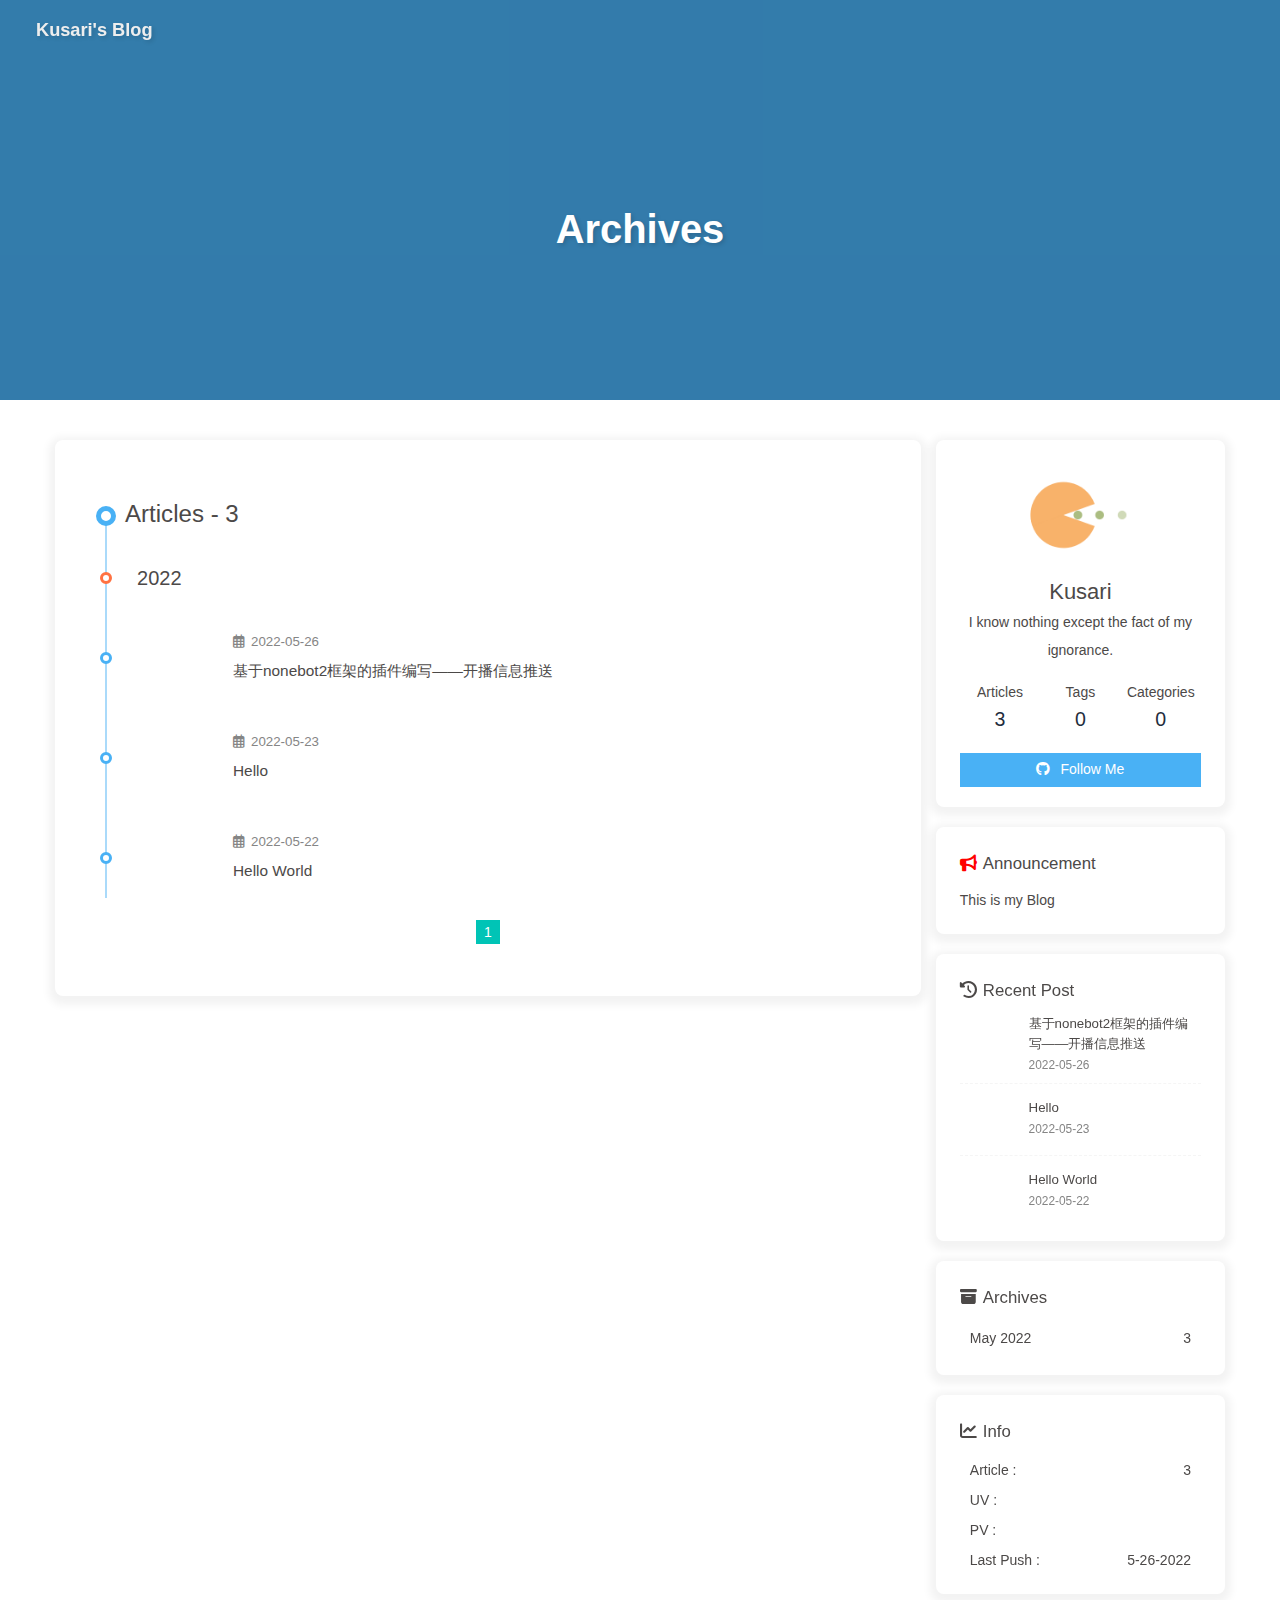
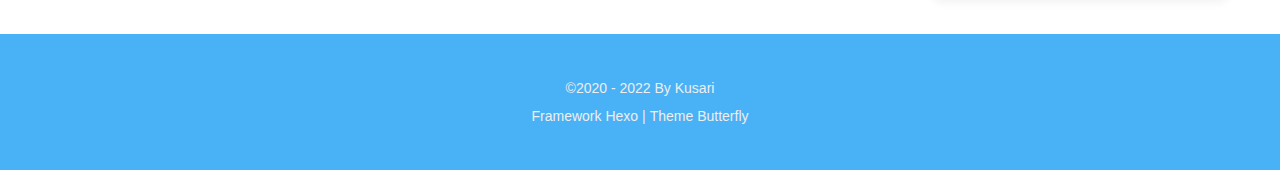
==== commit 238edbb3: "Site updated: 2022-05-26 23:54:52" ====
--- a/archives/index.html
+++ b/archives/index.html
@@ -51,7 +51,7 @@
   isHome: false,
   isHighlightShrink: false,
   isToc: false,
-  postUpdate: '2022-05-24 00:08:29'
+  postUpdate: '2022-05-26 23:54:31'
 }</script><noscript><style type="text/css">
   #nav {
     opacity: 1
@@ -140,4 +140,4 @@
       }
     }
     detectApple()
-    })(window)</script><meta name="generator" content="Hexo 6.2.0"></head><body><div id="sidebar"><div id="menu-mask"></div><div id="sidebar-menus"><div class="avatar-img is-center"><img src="https://i.loli.net/2021/02/24/5O1day2nriDzjSu.png" onerror="onerror=null;src='/img/friend_404.gif'" alt="avatar"/></div><div class="sidebar-site-data site-data is-center"><a href="/archives/"><div class="headline">Articles</div><div class="length-num">2</div></a><a href="/tags/"><div class="headline">Tags</div><div class="length-num">0</div></a><a href="/categories/"><div class="headline">Categories</div><div class="length-num">0</div></a></div><hr/></div></div><div class="page" id="body-wrap"><header class="not-home-page" id="page-header"><nav id="nav"><span id="blog_name"><a id="site-name" href="/">Kusari's Blog</a></span><div id="menus"><div id="toggle-menu"><a class="site-page"><i class="fas fa-bars fa-fw"></i></a></div></div></nav><div id="page-site-info"><h1 id="site-title">Archives</h1></div></header><main class="layout" id="content-inner"><div id="archive"><div class="article-sort-title">Articles - 2</div><div class="article-sort"><div class="article-sort-item year">2022</div><div class="article-sort-item"><a class="article-sort-item-img" href="/2022/05/23/Hello/" title="Hello"><img src="[data-uri]" alt="Hello" onerror="this.onerror=null;this.src='/img/404.jpg'"></a><div class="article-sort-item-info"><div class="article-sort-item-time"><i class="far fa-calendar-alt"></i><time class="post-meta-date-created" datetime="2022-05-22T17:03:05.000Z" title="Created 2022-05-23 01:03:05">2022-05-23</time></div><a class="article-sort-item-title" href="/2022/05/23/Hello/" title="Hello">Hello</a></div></div><div class="article-sort-item"><a class="article-sort-item-img" href="/2022/05/22/hello-world/" title="Hello World"><img src="[data-uri]" alt="Hello World" onerror="this.onerror=null;this.src='/img/404.jpg'"></a><div class="article-sort-item-info"><div class="article-sort-item-time"><i class="far fa-calendar-alt"></i><time class="post-meta-date-created" datetime="2022-05-22T07:33:28.192Z" title="Created 2022-05-22 15:33:28">2022-05-22</time></div><a class="article-sort-item-title" href="/2022/05/22/hello-world/" title="Hello World">Hello World</a></div></div></div><nav id="pagination"><div class="pagination"><span class="page-number current">1</span></div></nav></div><div class="aside-content" id="aside-content"><div class="card-widget card-info"><div class="is-center"><div class="avatar-img"><img src="https://i.loli.net/2021/02/24/5O1day2nriDzjSu.png" onerror="this.onerror=null;this.src='/img/friend_404.gif'" alt="avatar"/></div><div class="author-info__name">Kusari</div><div class="author-info__description">I know nothing except the fact of my ignorance.</div></div><div class="card-info-data site-data is-center"><a href="/archives/"><div class="headline">Articles</div><div class="length-num">2</div></a><a href="/tags/"><div class="headline">Tags</div><div class="length-num">0</div></a><a href="/categories/"><div class="headline">Categories</div><div class="length-num">0</div></a></div><a id="card-info-btn" target="_blank" rel="noopener" href="https://github.com/xxxxxx"><i class="fab fa-github"></i><span>Follow Me</span></a></div><div class="card-widget card-announcement"><div class="item-headline"><i class="fas fa-bullhorn fa-shake"></i><span>Announcement</span></div><div class="announcement_content">This is my Blog</div></div><div class="sticky_layout"><div class="card-widget card-recent-post"><div class="item-headline"><i class="fas fa-history"></i><span>Recent Post</span></div><div class="aside-list"><div class="aside-list-item"><a class="thumbnail" href="/2022/05/23/Hello/" title="Hello"><img src="[data-uri]" onerror="this.onerror=null;this.src='/img/404.jpg'" alt="Hello"/></a><div class="content"><a class="title" href="/2022/05/23/Hello/" title="Hello">Hello</a><time datetime="2022-05-22T17:03:05.000Z" title="Created 2022-05-23 01:03:05">2022-05-23</time></div></div><div class="aside-list-item"><a class="thumbnail" href="/2022/05/22/hello-world/" title="Hello World"><img src="[data-uri]" onerror="this.onerror=null;this.src='/img/404.jpg'" alt="Hello World"/></a><div class="content"><a class="title" href="/2022/05/22/hello-world/" title="Hello World">Hello World</a><time datetime="2022-05-22T07:33:28.192Z" title="Created 2022-05-22 15:33:28">2022-05-22</time></div></div></div></div><div class="card-widget card-archives"><div class="item-headline"><i class="fas fa-archive"></i><span>Archives</span></div><ul class="card-archive-list"><li class="card-archive-list-item"><a class="card-archive-list-link" href="/archives/2022/05/"><span class="card-archive-list-date">May 2022</span><span class="card-archive-list-count">2</span></a></li></ul></div><div class="card-widget card-webinfo"><div class="item-headline"><i class="fas fa-chart-line"></i><span>Info</span></div><div class="webinfo"><div class="webinfo-item"><div class="item-name">Article :</div><div class="item-count">2</div></div><div class="webinfo-item"><div class="item-name">UV :</div><div class="item-count" id="busuanzi_value_site_uv"></div></div><div class="webinfo-item"><div class="item-name">PV :</div><div class="item-count" id="busuanzi_value_site_pv"></div></div><div class="webinfo-item"><div class="item-name">Last Push :</div><div class="item-count" id="last-push-date" data-lastPushDate="2022-05-23T16:08:29.945Z"></div></div></div></div></div></div></main><footer id="footer"><div id="footer-wrap"><div class="copyright">&copy;2020 - 2022 By Kusari</div><div class="framework-info"><span>Framework </span><a target="_blank" rel="noopener" href="https://hexo.io">Hexo</a><span class="footer-separator">|</span><span>Theme </span><a target="_blank" rel="noopener" href="https://github.com/jerryc127/hexo-theme-butterfly">Butterfly</a></div></div></footer></div><div id="rightside"><div id="rightside-config-hide"><button id="darkmode" type="button" title="Switch Between Light And Dark Mode"><i class="fas fa-adjust"></i></button><button id="hide-aside-btn" type="button" title="Toggle between single-column and double-column"><i class="fas fa-arrows-alt-h"></i></button></div><div id="rightside-config-show"><button id="rightside_config" type="button" title="Setting"><i class="fas fa-cog fa-spin"></i></button><button id="go-up" type="button" title="Back To Top"><i class="fas fa-arrow-up"></i></button></div></div><div><script src="/js/utils.js"></script><script src="/js/main.js"></script><script src="https://cdn.jsdelivr.net/npm/@fancyapps/ui/dist/fancybox.umd.js"></script><div class="js-pjax"></div><script async data-pjax src="//busuanzi.ibruce.info/busuanzi/2.3/busuanzi.pure.mini.js"></script></div></body></html>+    })(window)</script><meta name="generator" content="Hexo 6.2.0"></head><body><div id="sidebar"><div id="menu-mask"></div><div id="sidebar-menus"><div class="avatar-img is-center"><img src="https://i.loli.net/2021/02/24/5O1day2nriDzjSu.png" onerror="onerror=null;src='/img/friend_404.gif'" alt="avatar"/></div><div class="sidebar-site-data site-data is-center"><a href="/archives/"><div class="headline">Articles</div><div class="length-num">3</div></a><a href="/tags/"><div class="headline">Tags</div><div class="length-num">0</div></a><a href="/categories/"><div class="headline">Categories</div><div class="length-num">0</div></a></div><hr/></div></div><div class="page" id="body-wrap"><header class="not-home-page" id="page-header"><nav id="nav"><span id="blog_name"><a id="site-name" href="/">Kusari's Blog</a></span><div id="menus"><div id="toggle-menu"><a class="site-page"><i class="fas fa-bars fa-fw"></i></a></div></div></nav><div id="page-site-info"><h1 id="site-title">Archives</h1></div></header><main class="layout" id="content-inner"><div id="archive"><div class="article-sort-title">Articles - 3</div><div class="article-sort"><div class="article-sort-item year">2022</div><div class="article-sort-item"><a class="article-sort-item-img" href="/2022/05/26/%E5%9F%BA%E4%BA%8Enonebot2%E6%A1%86%E6%9E%B6%E7%9A%84%E6%8F%92%E4%BB%B6%E7%BC%96%E5%86%99%E2%80%94%E2%80%94%E5%BC%80%E6%92%AD%E4%BF%A1%E6%81%AF%E6%8E%A8%E9%80%81/" title="基于nonebot2框架的插件编写——开播信息推送"><img src="[data-uri]" alt="基于nonebot2框架的插件编写——开播信息推送" onerror="this.onerror=null;this.src='/img/404.jpg'"></a><div class="article-sort-item-info"><div class="article-sort-item-time"><i class="far fa-calendar-alt"></i><time class="post-meta-date-created" datetime="2022-05-26T15:52:44.000Z" title="Created 2022-05-26 23:52:44">2022-05-26</time></div><a class="article-sort-item-title" href="/2022/05/26/%E5%9F%BA%E4%BA%8Enonebot2%E6%A1%86%E6%9E%B6%E7%9A%84%E6%8F%92%E4%BB%B6%E7%BC%96%E5%86%99%E2%80%94%E2%80%94%E5%BC%80%E6%92%AD%E4%BF%A1%E6%81%AF%E6%8E%A8%E9%80%81/" title="基于nonebot2框架的插件编写——开播信息推送">基于nonebot2框架的插件编写——开播信息推送</a></div></div><div class="article-sort-item"><a class="article-sort-item-img" href="/2022/05/23/Hello/" title="Hello"><img src="[data-uri]" alt="Hello" onerror="this.onerror=null;this.src='/img/404.jpg'"></a><div class="article-sort-item-info"><div class="article-sort-item-time"><i class="far fa-calendar-alt"></i><time class="post-meta-date-created" datetime="2022-05-22T17:03:05.000Z" title="Created 2022-05-23 01:03:05">2022-05-23</time></div><a class="article-sort-item-title" href="/2022/05/23/Hello/" title="Hello">Hello</a></div></div><div class="article-sort-item"><a class="article-sort-item-img" href="/2022/05/22/hello-world/" title="Hello World"><img src="[data-uri]" alt="Hello World" onerror="this.onerror=null;this.src='/img/404.jpg'"></a><div class="article-sort-item-info"><div class="article-sort-item-time"><i class="far fa-calendar-alt"></i><time class="post-meta-date-created" datetime="2022-05-22T07:33:28.192Z" title="Created 2022-05-22 15:33:28">2022-05-22</time></div><a class="article-sort-item-title" href="/2022/05/22/hello-world/" title="Hello World">Hello World</a></div></div></div><nav id="pagination"><div class="pagination"><span class="page-number current">1</span></div></nav></div><div class="aside-content" id="aside-content"><div class="card-widget card-info"><div class="is-center"><div class="avatar-img"><img src="https://i.loli.net/2021/02/24/5O1day2nriDzjSu.png" onerror="this.onerror=null;this.src='/img/friend_404.gif'" alt="avatar"/></div><div class="author-info__name">Kusari</div><div class="author-info__description">I know nothing except the fact of my ignorance.</div></div><div class="card-info-data site-data is-center"><a href="/archives/"><div class="headline">Articles</div><div class="length-num">3</div></a><a href="/tags/"><div class="headline">Tags</div><div class="length-num">0</div></a><a href="/categories/"><div class="headline">Categories</div><div class="length-num">0</div></a></div><a id="card-info-btn" target="_blank" rel="noopener" href="https://github.com/xxxxxx"><i class="fab fa-github"></i><span>Follow Me</span></a></div><div class="card-widget card-announcement"><div class="item-headline"><i class="fas fa-bullhorn fa-shake"></i><span>Announcement</span></div><div class="announcement_content">This is my Blog</div></div><div class="sticky_layout"><div class="card-widget card-recent-post"><div class="item-headline"><i class="fas fa-history"></i><span>Recent Post</span></div><div class="aside-list"><div class="aside-list-item"><a class="thumbnail" href="/2022/05/26/%E5%9F%BA%E4%BA%8Enonebot2%E6%A1%86%E6%9E%B6%E7%9A%84%E6%8F%92%E4%BB%B6%E7%BC%96%E5%86%99%E2%80%94%E2%80%94%E5%BC%80%E6%92%AD%E4%BF%A1%E6%81%AF%E6%8E%A8%E9%80%81/" title="基于nonebot2框架的插件编写——开播信息推送"><img src="[data-uri]" onerror="this.onerror=null;this.src='/img/404.jpg'" alt="基于nonebot2框架的插件编写——开播信息推送"/></a><div class="content"><a class="title" href="/2022/05/26/%E5%9F%BA%E4%BA%8Enonebot2%E6%A1%86%E6%9E%B6%E7%9A%84%E6%8F%92%E4%BB%B6%E7%BC%96%E5%86%99%E2%80%94%E2%80%94%E5%BC%80%E6%92%AD%E4%BF%A1%E6%81%AF%E6%8E%A8%E9%80%81/" title="基于nonebot2框架的插件编写——开播信息推送">基于nonebot2框架的插件编写——开播信息推送</a><time datetime="2022-05-26T15:52:44.000Z" title="Created 2022-05-26 23:52:44">2022-05-26</time></div></div><div class="aside-list-item"><a class="thumbnail" href="/2022/05/23/Hello/" title="Hello"><img src="[data-uri]" onerror="this.onerror=null;this.src='/img/404.jpg'" alt="Hello"/></a><div class="content"><a class="title" href="/2022/05/23/Hello/" title="Hello">Hello</a><time datetime="2022-05-22T17:03:05.000Z" title="Created 2022-05-23 01:03:05">2022-05-23</time></div></div><div class="aside-list-item"><a class="thumbnail" href="/2022/05/22/hello-world/" title="Hello World"><img src="[data-uri]" onerror="this.onerror=null;this.src='/img/404.jpg'" alt="Hello World"/></a><div class="content"><a class="title" href="/2022/05/22/hello-world/" title="Hello World">Hello World</a><time datetime="2022-05-22T07:33:28.192Z" title="Created 2022-05-22 15:33:28">2022-05-22</time></div></div></div></div><div class="card-widget card-archives"><div class="item-headline"><i class="fas fa-archive"></i><span>Archives</span></div><ul class="card-archive-list"><li class="card-archive-list-item"><a class="card-archive-list-link" href="/archives/2022/05/"><span class="card-archive-list-date">May 2022</span><span class="card-archive-list-count">3</span></a></li></ul></div><div class="card-widget card-webinfo"><div class="item-headline"><i class="fas fa-chart-line"></i><span>Info</span></div><div class="webinfo"><div class="webinfo-item"><div class="item-name">Article :</div><div class="item-count">3</div></div><div class="webinfo-item"><div class="item-name">UV :</div><div class="item-count" id="busuanzi_value_site_uv"></div></div><div class="webinfo-item"><div class="item-name">PV :</div><div class="item-count" id="busuanzi_value_site_pv"></div></div><div class="webinfo-item"><div class="item-name">Last Push :</div><div class="item-count" id="last-push-date" data-lastPushDate="2022-05-26T15:54:31.241Z"></div></div></div></div></div></div></main><footer id="footer"><div id="footer-wrap"><div class="copyright">&copy;2020 - 2022 By Kusari</div><div class="framework-info"><span>Framework </span><a target="_blank" rel="noopener" href="https://hexo.io">Hexo</a><span class="footer-separator">|</span><span>Theme </span><a target="_blank" rel="noopener" href="https://github.com/jerryc127/hexo-theme-butterfly">Butterfly</a></div></div></footer></div><div id="rightside"><div id="rightside-config-hide"><button id="darkmode" type="button" title="Switch Between Light And Dark Mode"><i class="fas fa-adjust"></i></button><button id="hide-aside-btn" type="button" title="Toggle between single-column and double-column"><i class="fas fa-arrows-alt-h"></i></button></div><div id="rightside-config-show"><button id="rightside_config" type="button" title="Setting"><i class="fas fa-cog fa-spin"></i></button><button id="go-up" type="button" title="Back To Top"><i class="fas fa-arrow-up"></i></button></div></div><div><script src="/js/utils.js"></script><script src="/js/main.js"></script><script src="https://cdn.jsdelivr.net/npm/@fancyapps/ui/dist/fancybox.umd.js"></script><div class="js-pjax"></div><script async data-pjax src="//busuanzi.ibruce.info/busuanzi/2.3/busuanzi.pure.mini.js"></script></div></body></html>